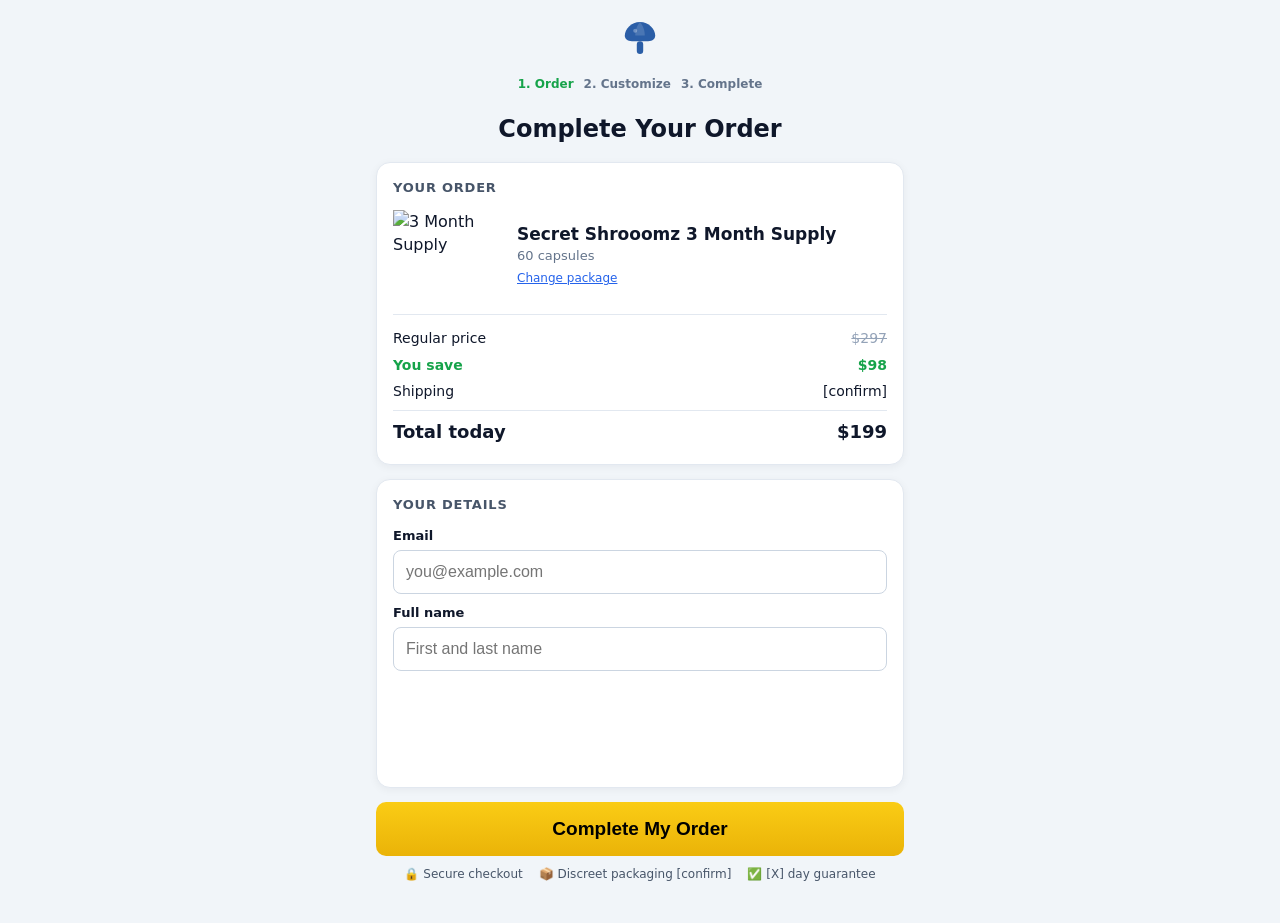
==== shrooomz-vsl-funnel/public/checkout.html @ f4168d6e "Add files via upload" ====
<!doctype html>
<html lang="en">
<head>
<meta charset="utf-8">
<meta name="viewport" content="width=device-width, initial-scale=1">
<title>Checkout | Shrooomz</title>
<!-- Checkout for the package picked on the video page (?plan=1m, 3m or 6m). Stripe's card form (Payment Element):
     card details go straight to Stripe. The card is saved to the customer so upsells are one click. -->
<style>
  * { box-sizing:border-box; margin:0; padding:0; }
  body { background:#f1f5f9; color:#0f172a; font-family:ui-sans-serif,system-ui,-apple-system,"Segoe UI",Roboto,Arial,sans-serif; line-height:1.45; }
  .wrap { max-width:560px; margin:0 auto; padding:18px 16px 40px; }
  .logo { text-align:center; margin-bottom:12px; }
  .steps { display:flex; justify-content:center; gap:10px; font-size:12px; font-weight:700; color:#64748b; margin-bottom:18px; }
  .steps span.on { color:#16a34a; }
  h1 { font-size:24px; font-weight:900; text-align:center; margin-bottom:16px; }
  .card { background:#fff; border:1px solid #e2e8f0; border-radius:14px; padding:16px; margin-bottom:14px; box-shadow:0 2px 8px rgba(15,23,42,.05); }
  .card h2 { font-size:13px; font-weight:800; letter-spacing:.06em; text-transform:uppercase; color:#475569; margin-bottom:12px; }
  .sum { display:flex; gap:14px; align-items:center; }
  .sum img { width:110px; height:90px; object-fit:contain; flex:none; }
  .sum .name { font-weight:800; font-size:17px; }
  .sum .sub { font-size:13px; color:#64748b; }
  .sum .change { font-size:12px; color:#2563eb; text-decoration:underline; }
  .lines { margin-top:14px; border-top:1px solid #e2e8f0; padding-top:10px; font-size:14px; }
  .lines div { display:flex; justify-content:space-between; padding:3px 0; }
  .lines s { color:#94a3b8; }
  .lines .save { color:#16a34a; font-weight:700; }
  .lines .tot { font-weight:900; font-size:18px; border-top:1px solid #e2e8f0; margin-top:6px; padding-top:8px; }
  label { display:block; font-size:13px; font-weight:700; margin:10px 0 4px; }
  input { width:100%; font-size:16px; padding:12px; border:1px solid #cbd5e1; border-radius:8px; background:#fff; }
  #pay { margin-top:12px; min-height:60px; }
  .err { color:#b91c1c; font-size:14px; margin-top:10px; min-height:18px; }
  .btn { display:block; width:100%; border:0; cursor:pointer; font-size:19px; font-weight:900; padding:16px; border-radius:10px; background:linear-gradient(#facc15,#eab308); color:#000; margin:6px 0 10px; }
  .btn[disabled] { opacity:.6; cursor:wait; }
  .trust { display:flex; flex-wrap:wrap; justify-content:center; gap:6px 16px; font-size:12px; color:#475569; }
  .demo { background:#0B1F3A; color:#fff; font-size:12px; text-align:center; padding:7px; }
</style>
</head>
<body data-page="checkout">
<div class="demo" id="demo" hidden>Demo mode: Stripe keys are not set, so no card is charged.</div>
<div class="wrap">
  <div class="logo"><svg aria-label="Shrooomz" role="img" width="40" height="40" viewBox="0 0 100 100" fill="none" xmlns="http://www.w3.org/2000/svg"><path d="M50 10C28 10 12 28 12 44C12 52 18 58 30 58H70C82 58 88 52 88 44C88 28 72 10 50 10Z" fill="#2B5EA7"></path><path d="M50 10C50 10 62 22 62 44H38C38 22 50 10 50 10Z" fill="rgba(255,255,255,0.15)"></path><circle cx="38" cy="32" r="5" fill="rgba(255,255,255,0.3)"></circle><rect x="42" y="58" width="16" height="32" rx="8" fill="#2B5EA7"></rect></svg></div>
  <div class="steps"><span class="on">1. Order</span><span>2. Customize</span><span>3. Complete</span></div>
  <h1>Complete Your Order</h1>

  <div class="card">
    <h2>Your order</h2>
    <div class="sum">
      <img id="img" src="" alt="">
      <div>
        <div class="name" id="name"></div>
        <div class="sub" id="sub"></div>
        <a class="change" id="change" href="/watch?reveal=1">Change package</a>
      </div>
    </div>
    <div class="lines">
      <div><span>Regular price</span><s id="reg"></s></div>
      <div class="save" id="saverow"><span>You save</span><span id="save"></span></div>
      <div><span>Shipping</span><span>[confirm]</span></div>
      <div class="tot"><span>Total today</span><span id="tot"></span></div>
    </div>
  </div>

  <form class="card" id="f">
    <h2>Your details</h2>
    <label for="email">Email</label>
    <input id="email" type="email" required autocomplete="email" placeholder="you@example.com">
    <label for="cname">Full name</label>
    <input id="cname" required autocomplete="name" placeholder="First and last name">
    <div id="pay"></div>
    <div class="err" id="err"></div>
  </form>

  <button class="btn" id="go" form="f" type="submit">Complete My Order</button>
  <div class="trust"><span>🔒 Secure checkout</span><span>📦 Discreet packaging [confirm]</span><span>✅ [X] day guarantee</span></div>
</div>
<script src="/js/settings.js"></script>
<script src="/js/funnel.js"></script>
<script src="https://js.stripe.com/v3/"></script>
<script>
  (function () {
    var PLANS = { "1m": ["1 Month Supply", "20 capsules", 99, 99, "/img/pkg-1m.png"],
                  "3m": ["3 Month Supply", "60 capsules", 199, 297, "/img/pkg-3m.png"],
                  "6m": ["6 Month Supply", "120 capsules", 297, 594, "/img/pkg-6m.png"] };
    var q = new URLSearchParams(location.search), key = PLANS[q.get("plan")] ? q.get("plan") : "3m", p = PLANS[key];
    var $ = function (id) { return document.getElementById(id); };
    $("img").src = p[4]; $("img").alt = p[0];
    $("name").textContent = "Secret Shrooomz " + p[0]; $("sub").textContent = p[1];
    $("reg").textContent = "$" + p[3]; $("save").textContent = "$" + (p[3] - p[2]);
    if (p[3] === p[2]) $("saverow").style.display = "none";
    $("tot").textContent = "$" + p[2]; $("email").value = q.get("email") || "";
    $("change").href = "/watch?reveal=1" + (q.get("email") ? "&email=" + encodeURIComponent(q.get("email")) : "");
    try { fbq("track", "InitiateCheckout", { value: p[2], currency: "USD" }); } catch (e) {}

    // 6-month buyers skip upsell 1 (it offers them what they just bought)
    var next = (key === "6m" ? "/upsell-2" : "/upsell-1");
    var back = new URL(next, location.origin); back.searchParams.set("plan", key);
    ["utm_source", "utm_medium", "utm_campaign", "utm_content", "campaign_id", "medium_id", "content_id"].forEach(function (k) {
      if (q.get(k)) back.searchParams.set(k, q.get(k)); });

    var stripe, elements, demo = true;
    fetch("/api/config").then(function (r) { return r.json(); }).then(function (cfg) {
      demo = cfg.demo;
      if (demo) { $("demo").hidden = false; $("pay").innerHTML = '<label>Card</label><input disabled placeholder="Card form appears here once Stripe keys are set">'; return; }
      stripe = Stripe(cfg.publishableKey);
      elements = stripe.elements({ mode: "payment", amount: p[2] * 100, currency: "usd", setupFutureUsage: "off_session",
                                   paymentMethodTypes: ["card"], appearance: { theme: "stripe" } });
      elements.create("payment", { layout: "tabs" }).mount("#pay");
    });

    $("f").addEventListener("submit", function (e) {
      e.preventDefault();
      var go = $("go"), err = $("err"); err.textContent = "";
      var fail = function (m) { err.textContent = m || "Something went wrong. Please try again."; go.disabled = false; go.textContent = "Complete My Order"; };
      go.disabled = true; go.textContent = "Processing...";
      if (demo) { back.searchParams.set("payment_intent", "demo"); return (location.href = back.pathname + back.search); }
      elements.submit().then(function (r) {
        if (r.error) throw r.error;
        return fetch("/api/checkout", { method: "POST", headers: { "content-type": "application/json" },
          body: JSON.stringify({ plan: key, email: $("email").value, name: $("cname").value }) }).then(function (x) { return x.json(); });
      }).then(function (r) {
        if (!r.clientSecret) throw new Error(r.error);
        return stripe.confirmPayment({ elements: elements, clientSecret: r.clientSecret,
          confirmParams: { return_url: back.href, receipt_email: $("email").value,
                           payment_method_data: { billing_details: { email: $("email").value, name: $("cname").value } } } });
      }).then(function (r) { if (r && r.error) fail(r.error.message); })
        .catch(function (x) { fail(x && x.message); });
    });
  })();
</script>
</body>
</html>
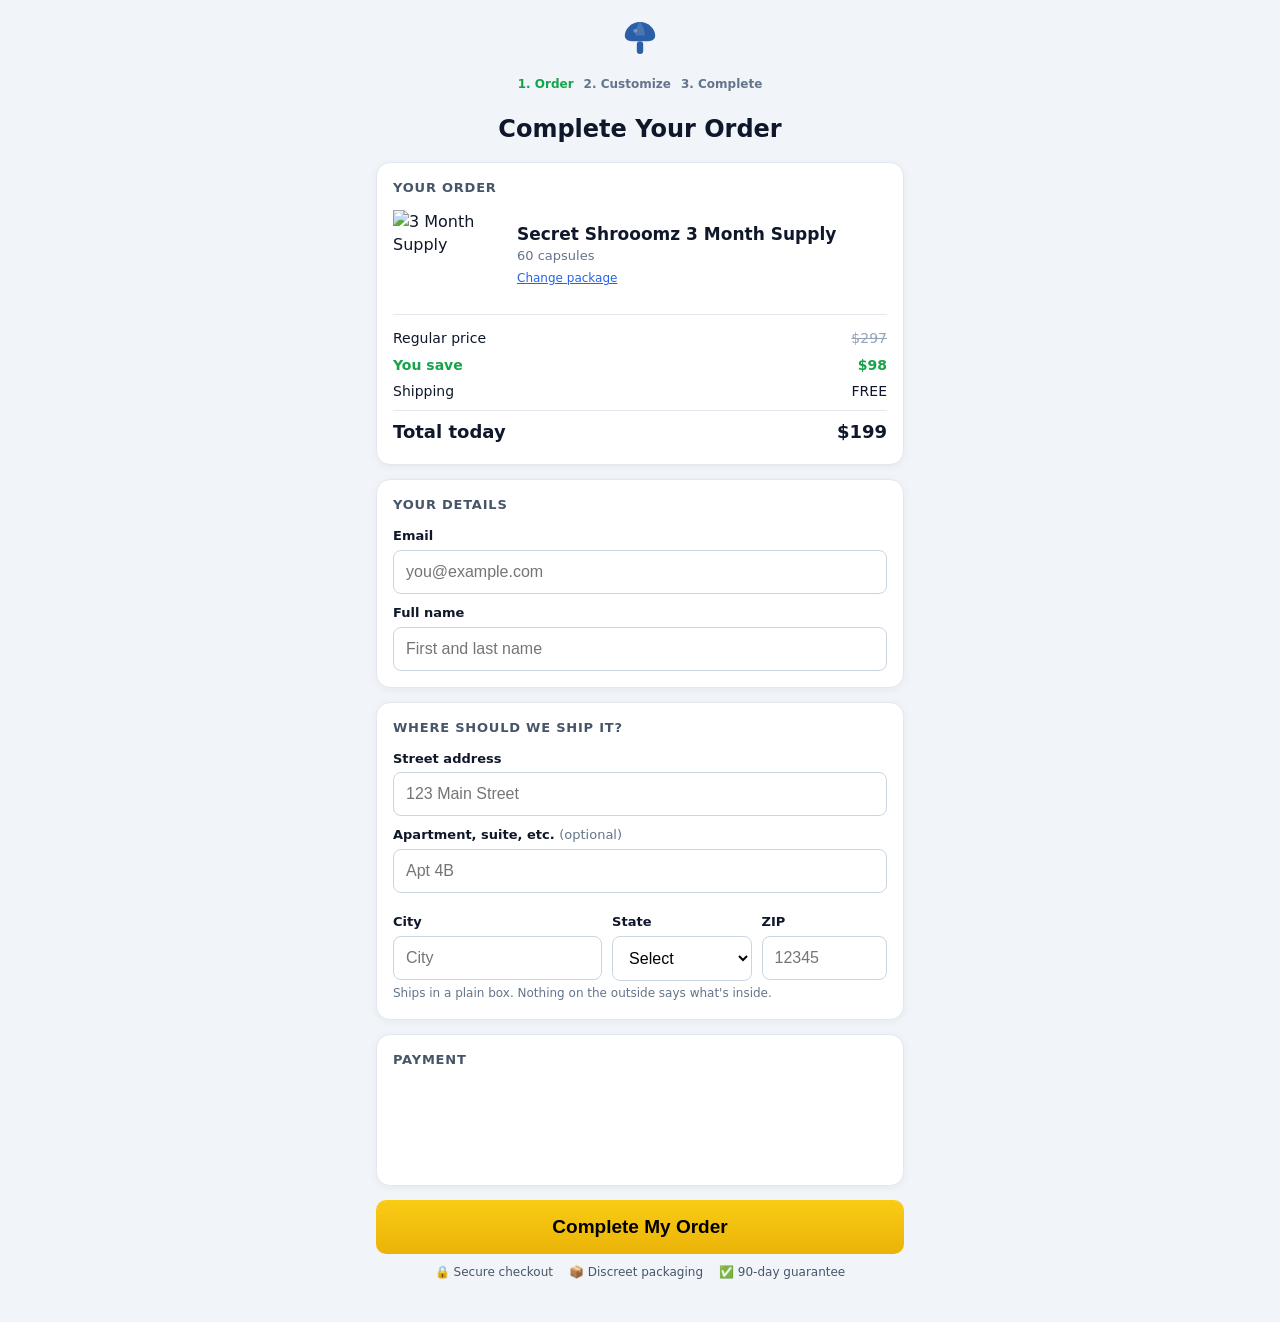
==== commit ed6e7c24: "Update checkout.html" ====
--- a/shrooomz-vsl-funnel/public/checkout.html
+++ b/shrooomz-vsl-funnel/public/checkout.html
@@ -34,6 +34,9 @@
   .btn[disabled] { opacity:.6; cursor:wait; }
   .trust { display:flex; flex-wrap:wrap; justify-content:center; gap:6px 16px; font-size:12px; color:#475569; }
   .demo { background:#0B1F3A; color:#fff; font-size:12px; text-align:center; padding:7px; }
+     select { width:100%; font-size:16px; padding:12px; border:1px solid #cbd5e1; border-radius:8px; background:#fff; }
+  .grid3 { display:grid; grid-template-columns:1.5fr 1fr 0.9fr; gap:10px; }
+  .hint { font-size:12px; color:#64748b; margin-top:4px; }
 </style>
 </head>
 <body data-page="checkout">
@@ -56,23 +59,54 @@
     <div class="lines">
       <div><span>Regular price</span><s id="reg"></s></div>
       <div class="save" id="saverow"><span>You save</span><span id="save"></span></div>
-      <div><span>Shipping</span><span>[confirm]</span></div>
+      <div><span>Shipping</span><span id="ship"></span></div>
       <div class="tot"><span>Total today</span><span id="tot"></span></div>
     </div>
   </div>
 
-  <form class="card" id="f">
-    <h2>Your details</h2>
-    <label for="email">Email</label>
-    <input id="email" type="email" required autocomplete="email" placeholder="you@example.com">
-    <label for="cname">Full name</label>
-    <input id="cname" required autocomplete="name" placeholder="First and last name">
-    <div id="pay"></div>
-    <div class="err" id="err"></div>
+ <form id="f">
+    <div class="card">
+      <h2>Your details</h2>
+      <label for="email">Email</label>
+      <input id="email" type="email" required autocomplete="email" placeholder="you@example.com">
+      <label for="cname">Full name</label>
+      <input id="cname" required autocomplete="name" placeholder="First and last name">
+    </div>
+
+    <div class="card">
+      <h2>Where should we ship it?</h2>
+      <label for="line1">Street address</label>
+      <input id="line1" required autocomplete="address-line1" placeholder="123 Main Street">
+      <label for="line2">Apartment, suite, etc. <span style="font-weight:400;color:#64748b">(optional)</span></label>
+      <input id="line2" autocomplete="address-line2" placeholder="Apt 4B">
+      <div class="grid3" style="margin-top:10px">
+        <div>
+          <label for="city">City</label>
+          <input id="city" required autocomplete="address-level2" placeholder="City">
+        </div>
+        <div>
+          <label for="state">State</label>
+          <select id="state" required autocomplete="address-level1">
+            <option value="">Select</option>
+            <option>AL</option><option>AK</option><option>AZ</option><option>AR</option><option>CA</option><option>CO</option><option>CT</option><option>DE</option><option>DC</option><option>FL</option><option>GA</option><option>HI</option><option>ID</option><option>IL</option><option>IN</option><option>IA</option><option>KS</option><option>KY</option><option>LA</option><option>ME</option><option>MD</option><option>MA</option><option>MI</option><option>MN</option><option>MS</option><option>MO</option><option>MT</option><option>NE</option><option>NV</option><option>NH</option><option>NJ</option><option>NM</option><option>NY</option><option>NC</option><option>ND</option><option>OH</option><option>OK</option><option>OR</option><option>PA</option><option>RI</option><option>SC</option><option>SD</option><option>TN</option><option>TX</option><option>UT</option><option>VT</option><option>VA</option><option>WA</option><option>WV</option><option>WI</option><option>WY</option>
+          </select>
+        </div>
+        <div>
+          <label for="zip">ZIP</label>
+          <input id="zip" required autocomplete="postal-code" inputmode="numeric" placeholder="12345">
+        </div>
+      </div>
+      <div class="hint">Ships in a plain box. Nothing on the outside says what's inside.</div>
+    </div>
+
+    <div class="card">
+      <h2>Payment</h2>
+      <div id="pay"></div>
+      <div class="err" id="err"></div>
+    </div>
   </form>
-
   <button class="btn" id="go" form="f" type="submit">Complete My Order</button>
-  <div class="trust"><span>🔒 Secure checkout</span><span>📦 Discreet packaging [confirm]</span><span>✅ [X] day guarantee</span></div>
+  <div class="trust"><span>🔒 Secure checkout</span><span>📦 Discreet packaging</span><span>✅ 90-day guarantee</span></div>
 </div>
 <script src="/js/settings.js"></script>
 <script src="/js/funnel.js"></script>
@@ -89,6 +123,7 @@
     $("reg").textContent = "$" + p[3]; $("save").textContent = "$" + (p[3] - p[2]);
     if (p[3] === p[2]) $("saverow").style.display = "none";
     $("tot").textContent = "$" + p[2]; $("email").value = q.get("email") || "";
+    $("ship").textContent = (key === "1m") ? "[shipping rate]" : "FREE";
     $("change").href = "/watch?reveal=1" + (q.get("email") ? "&email=" + encodeURIComponent(q.get("email")) : "");
     try { fbq("track", "InitiateCheckout", { value: p[2], currency: "USD" }); } catch (e) {}
 
@@ -113,11 +148,14 @@
       var go = $("go"), err = $("err"); err.textContent = "";
       var fail = function (m) { err.textContent = m || "Something went wrong. Please try again."; go.disabled = false; go.textContent = "Complete My Order"; };
       go.disabled = true; go.textContent = "Processing...";
+      var ship = { line1: $("line1").value.trim(), line2: $("line2").value.trim(),
+                   city: $("city").value.trim(), state: $("state").value, zip: $("zip").value.trim() };
+      if (!ship.line1 || !ship.city || !ship.state || !ship.zip) return fail("Please complete your shipping address.");
       if (demo) { back.searchParams.set("payment_intent", "demo"); return (location.href = back.pathname + back.search); }
       elements.submit().then(function (r) {
         if (r.error) throw r.error;
         return fetch("/api/checkout", { method: "POST", headers: { "content-type": "application/json" },
-          body: JSON.stringify({ plan: key, email: $("email").value, name: $("cname").value }) }).then(function (x) { return x.json(); });
+          body: JSON.stringify({ plan: key, email: $("email").value, name: $("cname").value, shipping: ship }) }).then(function (x) { return x.json(); });
       }).then(function (r) {
         if (!r.clientSecret) throw new Error(r.error);
         return stripe.confirmPayment({ elements: elements, clientSecret: r.clientSecret,
